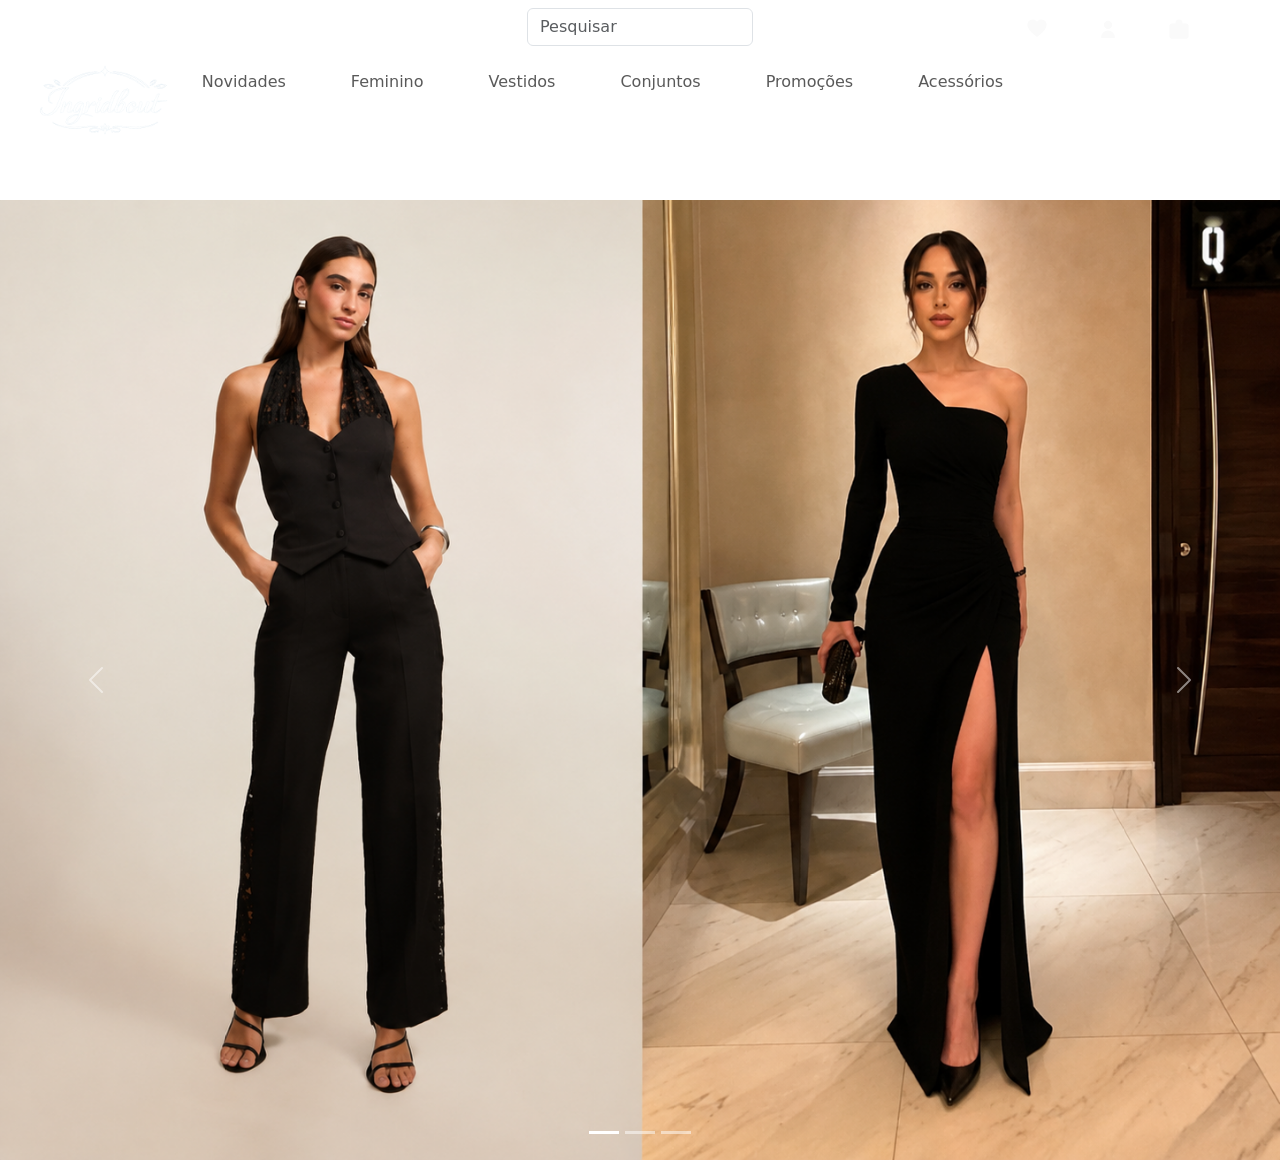
==== index.html @ 8fade61d "nova att" ====
<!doctype html>
<html lang="pt-br">

<head>
    <meta charset="utf-8">
    <meta name="viewport" content="width=device-width, initial-scale=1">
    <title>Bootstrap demo</title>
    <link href="https://cdn.jsdelivr.net/npm/bootstrap@5.3.8/dist/css/bootstrap.min.css" rel="stylesheet"
        integrity="sha384-sRIl4kxILFvY47J16cr9ZwB07vP4J8+LH7qKQnuqkuIAvNWLzeN8tE5YBujZqJLB" crossorigin="anonymous">
    <link rel="stylesheet" href="css/style.css">
</head>

<body>

    <!-- ================= HEADER / CABEÇALHO ================= -->
    <header>

        <!-- Logo do site -->
        <img src="./img/LOGO.png" alt="Logo Macarrão" class="logo">

    </header>

    <!-- ================= NAVBAR / NAVEGAÇÃO ================= -->
    <nav class="navbar navbar-expand-lg navbar-custom fixed-top">

        <div class="container-fluid px-4">

            <!-- BOTÃO MOBILE -->
            <button class="navbar-toggler" type="button" data-bs-toggle="collapse" data-bs-target="#menu">

                <span class="navbar-toggler-icon"></span>

            </button>

            <!-- MENU -->
            <div class="collapse navbar-collapse flex-column" id="menu">

                <!-- TOPO -->
                <div class="topo-navbar d-flex justify-content-center align-items-center w-100 mb-3 position-relative">

                    <!-- PESQUISA -->
                    <form class="d-flex pesquisa-box" style="max-width: 400px;">

                        <input class="form-control pesquisa-input" type="search" placeholder="Pesquisar">

                    </form>

                    <!-- ÍCONES -->
                    <div class="d-flex align-items-center gap-4 position-absolute end-0 me-3">

                        <!-- FAVORITOS -->
                        <a href="#" class="icone-topo">

                            <svg xmlns="http://www.w3.org/2000/svg" width="22" height="22" fill="currentColor"
                                class="bi bi-heart" viewBox="0 0 16 16">

                                <path
                                    d="m8 2.748-.717-.737C5.6.281 2.514.878 1.4 3.053c-.523 1.023-.641 2.5.314 4.385.92 1.815 2.834 3.989 6.286 6.357 3.452-2.368 5.365-4.542 6.286-6.357.955-1.886.838-3.362.314-4.385C13.486.878 10.4.28 8.717 2.01z" />

                            </svg>

                        </a>

                        <!-- PERFIL -->
                        <a href="#" class="icone-topo">

                            <svg xmlns="http://www.w3.org/2000/svg" width="22" height="22" fill="currentColor"
                                class="bi bi-person" viewBox="0 0 16 16">

                                <path d="M8 8a3 3 0 1 0 0-6 3 3 0 0 0 0 6" />

                                <path fill-rule="evenodd"
                                    d="M8 9a5 5 0 0 0-5 5 .5.5 0 0 0 .5.5h9a.5.5 0 0 0 .5-.5A5 5 0 0 0 8 9" />

                            </svg>

                        </a>

                        <!-- CARRINHO -->
                        <a href="#" class="icone-topo">

                            <svg xmlns="http://www.w3.org/2000/svg" width="22" height="22" fill="currentColor"
                                class="bi bi-bag" viewBox="0 0 16 16">

                                <path d="M8 1a2.5 2.5 0 0 0-2.5 2.5V4h5v-.5A2.5 2.5 0 0 0 8 1" />

                                <path
                                    d="M3 4a2 2 0 0 0-2 2v7.5A1.5 1.5 0 0 0 2.5 15h11a1.5 1.5 0 0 0 1.5-1.5V6a2 2 0 0 0-2-2zm3.5-.5a1.5 1.5 0 0 1 3 0V4h-3z" />

                            </svg>

                        </a>

                    </div>

                </div>

                <!-- LINKS -->
                <ul class="navbar-nav menu-links gap-4">

                    <li class="nav-item">
                        <a class="nav-link" href="#">Novidades</a>
                    </li>

                    <li class="nav-item">
                        <a class="nav-link" href="#">Feminino</a>
                    </li>

                    <li class="nav-item">
                        <a class="nav-link" href="#">Vestidos</a>
                    </li>

                    <li class="nav-item">
                        <a class="nav-link" href="#">Conjuntos</a>
                    </li>

                    <li class="nav-item">
                        <a class="nav-link" href="#">Promoções</a>
                    </li>

                    <li class="nav-item">
                        <a class="nav-link" href="#">Acessórios</a>
                    </li>

                </ul>

            </div>

        </div>

    </nav>

    <!-- ================= CARROSSEL / CAROUSEL ================= -->
    <div id="carouselExampleIndicators" class="carousel slide">
        <div class="carousel-indicators">
            <button type="button" data-bs-target="#carouselExampleIndicators" data-bs-slide-to="0"
                class="active" aria-current="true" aria-label="Slide 1"></button>
            <button type="button" data-bs-target="#carouselExampleIndicators" data-bs-slide-to="1"
                aria-label="Slide 2"></button>
            <button type="button" data-bs-target="#carouselExampleIndicators" data-bs-slide-to="2"
                aria-label="Slide 3"></button>
        </div>
        <div class="carousel-inner">
            <div class="carousel-item active">
                <img src="./img/duopreto.png" class="d-block w-100" alt="...">
            </div>
            <div class="carousel-item">
                <img src="./img/triobranco.png" class="d-block w-100" alt="...">
            </div>
            <div class="carousel-item">
                <img src="./img/triovermelho.png" class="d-block w-100" alt="...">
            </div>
        </div>
        <button class="carousel-control-prev" type="button" data-bs-target="#carouselExampleIndicators"
            data-bs-slide="prev">
            <span class="carousel-control-prev-icon" aria-hidden="true"></span>
            <span class="visually-hidden">Previous</span>
        </button>
        <button class="carousel-control-next" type="button" data-bs-target="#carouselExampleIndicators"
            data-bs-slide="next">
            <span class="carousel-control-next-icon" aria-hidden="true"></span>
            <span class="visually-hidden">Next</span>
        </button>
    </div>

    <script src="https://cdn.jsdelivr.net/npm/bootstrap@5.3.8/dist/js/bootstrap.bundle.min.js"
        integrity="sha384-FKyoEForCGlyvwx9Hj09JcYn3nv7wiPVlz7YYwJrWVcXK/BmnVDxM+D2scQbITxI"
        crossorigin="anonymous"></script>

</body>

</html>
---- css/style.css ----
/* ================= CABEÇALHO ================= */
 
header {
 
    /* Gradiente de cores */
    background: linear-gradient(
        to right,
        #5db4ca
    );
 
    /* Espaçamento interno */
    padding: 0px 5px;
 
    /* Deixa elementos lado a lado */
    display: flex;
 
    /* Centraliza verticalmente */
    align-items: center;
 
    /* Espaço entre logo e menu */
    justify-content: space-between;
 
    /* Sombra embaixo */
    box-shadow: 0 2px 8px rgba(0, 0, 0, 0.2);
}
 
/* ================= LOGO ================= */
 
.logo {
 
    /* Tamanho da logo */
    width: 200px;
 
    position: relative;
 
    /* Move visualmente a imagem. */
    top: 10px;
 
    /* Empurra usando espaçamento. */
    /* margin-top */
}
 
.logo:hover{
 
    transform: scale(1.2);
 
}
/* ================= MENU ================= */
 
nav a {
 
    /* Cor do texto */
    color: #fafafa;
 
    /* Remove sublinhado */
    text-decoration: none;
 
    /* Espaço entre links */
    margin-left: 25px;
 
    /* Tamanho da fonte */
    font-size: 18px;
 
    /* Deixa em negrito */
    font-weight: bold;
 
    /* Animação suave */
    transition: 0.3s;
 
    /* Permite mover os elementos na pagina como top,left,right e bottom */
    position: relative;
 
    left: -50px;
}
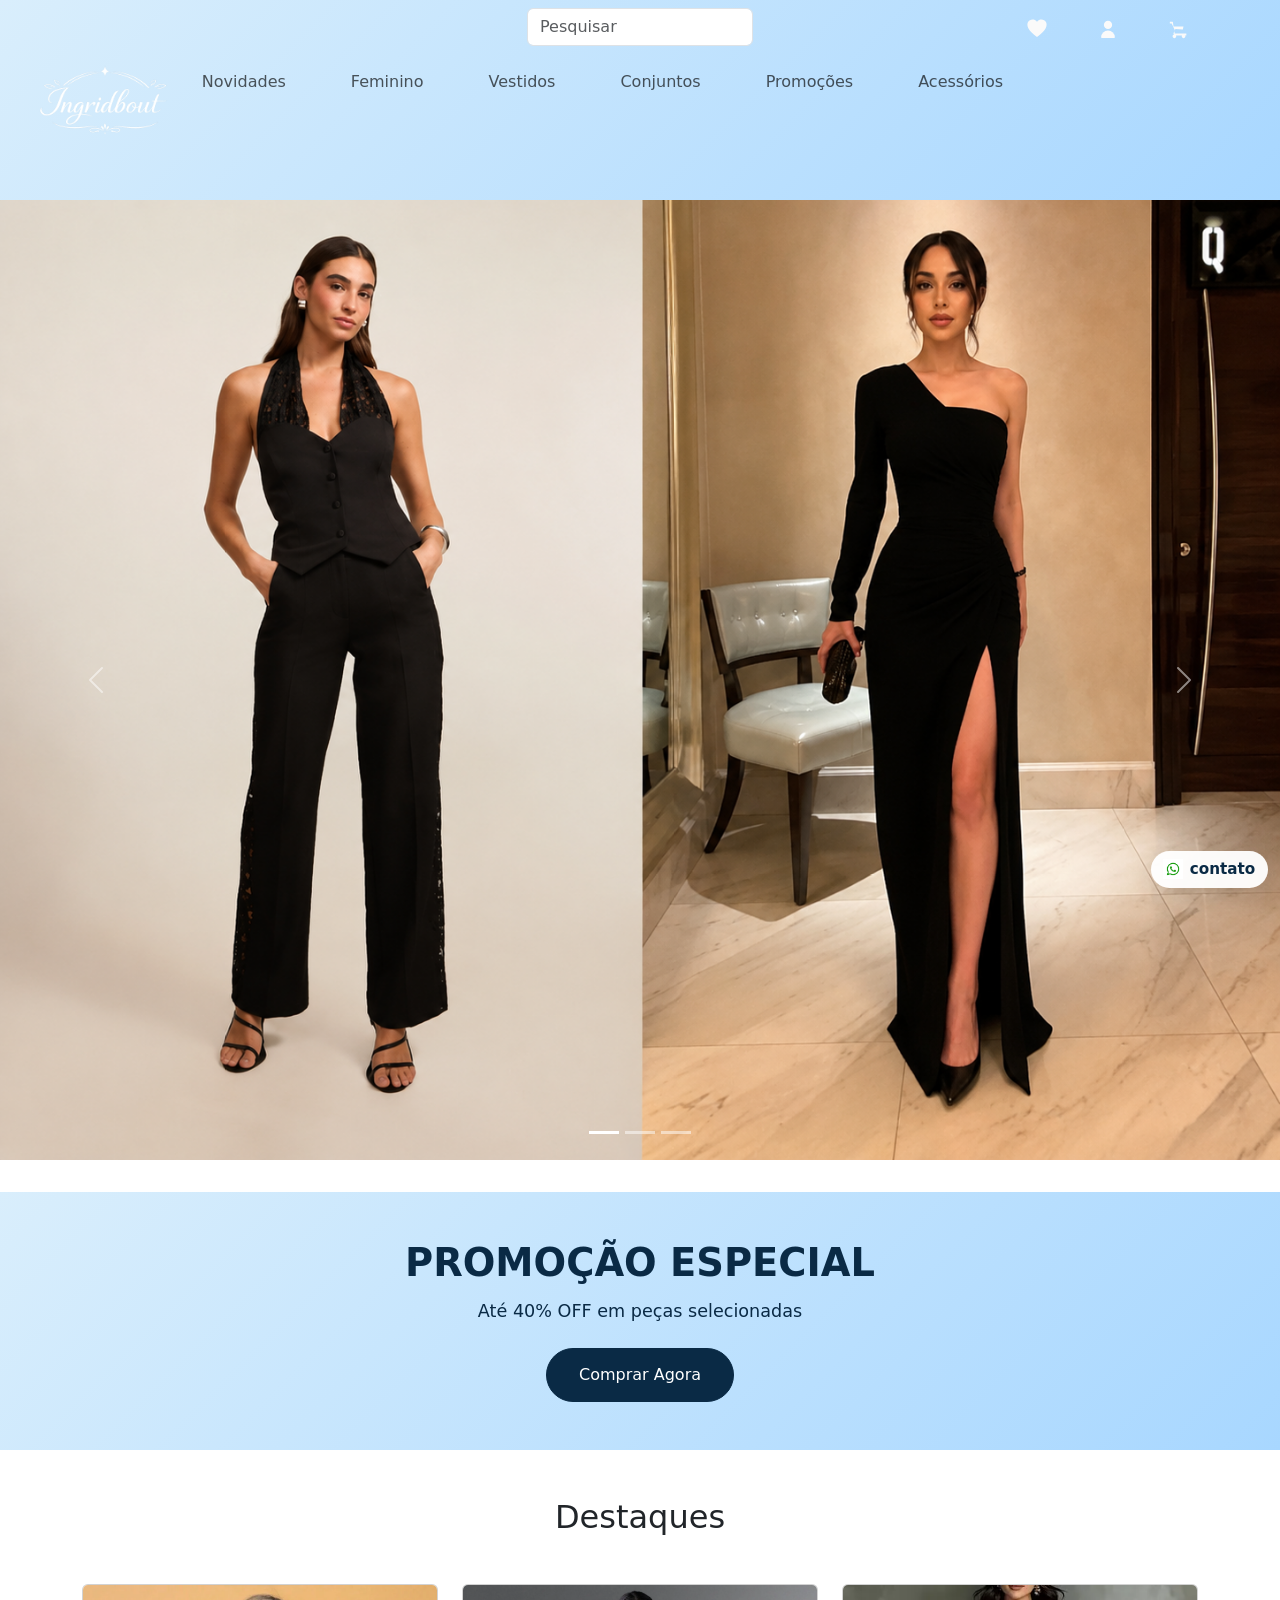
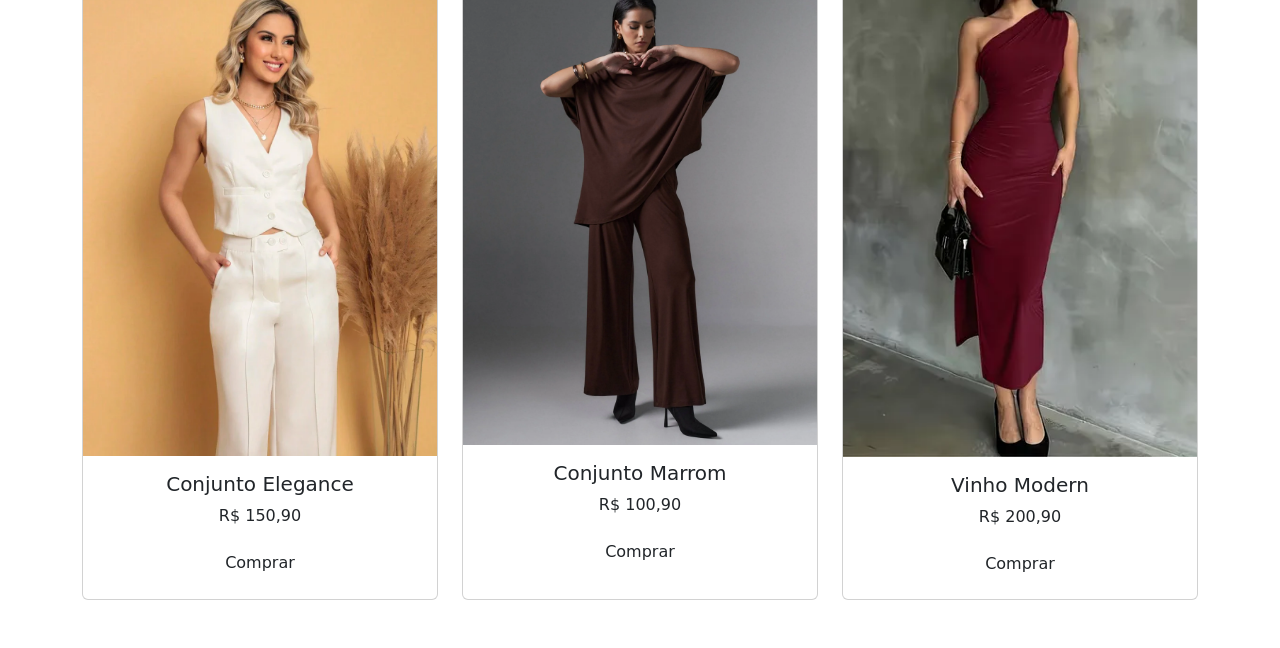
==== commit 1d062a7c: "começo do fim" ====
--- a/index.html
+++ b/index.html
@@ -62,7 +62,7 @@
                         </a>
 
                         <!-- PERFIL -->
-                        <a href="#" class="icone-topo">
+                        <a href="Cadastro.html" class="icone-topo">
 
                             <svg xmlns="http://www.w3.org/2000/svg" width="22" height="22" fill="currentColor"
                                 class="bi bi-person" viewBox="0 0 16 16">
@@ -77,15 +77,13 @@
                         </a>
 
                         <!-- CARRINHO -->
-                        <a href="#" class="icone-topo">
+                        <a href="#" class="icone-topo" aria-label="Carrinho de compras">
 
                             <svg xmlns="http://www.w3.org/2000/svg" width="22" height="22" fill="currentColor"
-                                class="bi bi-bag" viewBox="0 0 16 16">
-
-                                <path d="M8 1a2.5 2.5 0 0 0-2.5 2.5V4h5v-.5A2.5 2.5 0 0 0 8 1" />
-
-                                <path
-                                    d="M3 4a2 2 0 0 0-2 2v7.5A1.5 1.5 0 0 0 2.5 15h11a1.5 1.5 0 0 0 1.5-1.5V6a2 2 0 0 0-2-2zm3.5-.5a1.5 1.5 0 0 1 3 0V4h-3z" />
+                                viewBox="0 0 24 24">
+
+                                <path d="M7 18c-1.1 0-2 .9-2 2s.9 2 2 2 2-.9 2-2-.9-2-2-2zm10 0c-1.1 0-2 .9-2 2s.9 2 2 2 2-.9 2-2-.9-2-2-2z" />
+                                <path d="M7.16 14.26l.94-2.34 8.07.67.7-3.32H6.01L5.27 4H2v2h2l3.6 7.59-1.35 2.44c-.16.28-.25.61-.25.97 0 1.1.9 2 2 2h12v-2H7.42c-.14 0-.25-.11-.25-.25l.03-.12z" />
 
                             </svg>
 
@@ -163,10 +161,81 @@
         </button>
     </div>
 
+    <!-- =======================================================
+         BANNER PROMOCIONAL
+    ======================================================= -->
+    <section class="banner-promocional">
+
+        <div class="container text-center">
+
+            <h2 >PROMOÇÃO ESPECIAL</h2>
+
+            <p>Até 40% OFF em peças selecionadas</p>
+
+            <a href="promo.html" class="btn botao-promocao">
+
+                Comprar Agora
+
+            </a>
+
+        </div>
+
+    </section>
+
+    <!-- PRODUTOS -->
+    <section class="container py-5">
+        <h2 class="text-center titulo mb-5">Destaques</h2>
+        <div class="row g-4 justify-content-center">
+            <!-- CARD 1 -->
+            <div class="col-lg-4 col-md-6">
+                <div class="card produto-card h-100">
+                    <img src="./img/Conjunto Alfaiataria-Branco.webp" class="card-img-top" alt="Conjunto Branco">
+                    <div class="card-body text-center">
+                        <h5 class="card-title">Conjunto Elegance</h5>
+                        <p class="card-text">R$ 150,90</p>
+                        <button class="btn botao-principal">Comprar</button>
+                    </div>
+                </div>
+            </div>
+            <!-- CARD 2 -->
+            <div class="col-lg-4 col-md-6">
+                <div class="card produto-card h-100">
+                    <img src="./img/conjunto-feminino-marrom.webp" class="card-img-top" alt="Conjunto Marrom">
+                    <div class="card-body text-center">
+                        <h5 class="card-title">Conjunto Marrom</h5>
+                        <p class="card-text">R$ 100,90</p>
+                        <button class="btn botao-principal">Comprar</button>
+                    </div>
+                </div>
+            </div>
+            <!-- CARD 3 -->
+            <div class="col-lg-4 col-md-6">
+                <div class="card produto-card h-100">
+                    <img src="./img/O-vestido vinho.webp" class="card-img-top" alt="Conjunto Vinho">
+                    <div class="card-body text-center">
+                        <h5 class="card-title">Vinho Modern</h5>
+                        <p class="card-text">R$ 200,90</p>
+                        <button class="btn botao-principal">Comprar</button>
+                    </div>
+                </div>
+            </div>
+        </div>
+    </section>
+
+    <a href="Contato.html" class="whatsapp-contato">
+        <img src="./img/what.png" alt="WhatsApp" />
+        <span>contato</span>
+    </a>
+
     <script src="https://cdn.jsdelivr.net/npm/bootstrap@5.3.8/dist/js/bootstrap.bundle.min.js"
         integrity="sha384-FKyoEForCGlyvwx9Hj09JcYn3nv7wiPVlz7YYwJrWVcXK/BmnVDxM+D2scQbITxI"
         crossorigin="anonymous"></script>
 
+
+
+
+        
+
 </body>
 
 </html>
--- a/css/style.css
+++ b/css/style.css
@@ -1,28 +1,191 @@
 /* ================= CABEÇALHO ================= */
- 
+
 header {
- 
     /* Gradiente de cores */
-    background: linear-gradient(
-        to right,
-        #5db4ca
-    );
- 
+    background: linear-gradient(135deg, #d9eefc 0%, #a8d7ff 100%);
     /* Espaçamento interno */
     padding: 0px 5px;
- 
     /* Deixa elementos lado a lado */
     display: flex;
- 
     /* Centraliza verticalmente */
     align-items: center;
- 
     /* Espaço entre logo e menu */
     justify-content: space-between;
- 
     /* Sombra embaixo */
     box-shadow: 0 2px 8px rgba(0, 0, 0, 0.2);
 }
+
+/* ================= BANNER PROMOCIONAL ================= */
+
+.banner-promocional {
+    background: linear-gradient(135deg, #d9eefc 0%, #a8d7ff 100%);
+    color: #0a2a45;
+    padding: 3rem 0;
+    margin-top: 2rem;
+}
+
+/* ================= PÁGINA DE PROMOÇÕES (tons azul bebê) ================= */
+
+.promocoes {
+    background: linear-gradient(135deg, #d9eefc 0%, #a8d7ff 100%);
+    color: #0a2a45;
+    padding: 4rem 0;
+}
+
+.titulo-promocao {
+    font-size: 2.4rem;
+    font-weight: 700;
+    text-align: center;
+    margin-bottom: 0.5rem;
+    color: #0a2a45;
+}
+
+.subtitulo-promocao {
+    text-align: center;
+    color: #0a2a45;
+    margin-bottom: 2rem;
+}
+
+.promocoes-scroll {
+    display: flex;
+    gap: 1.5rem;
+    flex-wrap: wrap;
+    justify-content: center;
+    padding: 1rem 0;
+}
+
+.card-promocao {
+    flex: 0 0 calc(25% - 1.125rem);
+    max-width: calc(25% - 1.125rem);
+    background: #ffffff;
+    border-radius: 12px;
+    box-shadow: 0 6px 18px rgba(10, 42, 69, 0.08);
+    overflow: hidden;
+    position: relative;
+    margin-bottom: 1.5rem;
+}
+
+.card-promocao img {
+    width: 100%;
+    height: 220px;
+    object-fit: cover;
+    display: block;
+}
+
+.desconto {
+    position: absolute;
+    top: 12px;
+    left: 12px;
+    background: #0a2a45;
+    color: #ffffff;
+    padding: 0.35rem 0.6rem;
+    border-radius: 6px;
+    font-weight: 700;
+    font-size: 0.9rem;
+}
+
+.info-promocao {
+    padding: 1rem;
+    text-align: center;
+    color: #0a2a45;
+}
+
+.preco-antigo {
+    text-decoration: line-through;
+    color: #8c97a3;
+    margin-bottom: 0.25rem;
+}
+
+.preco-novo {
+    color: #0a2a45;
+    font-weight: 700;
+    font-size: 1.1rem;
+    margin-bottom: 0.75rem;
+}
+
+.btn-promocao {
+    background: #0a2a45;
+    color: #ffffff;
+    border: none;
+    padding: 0.6rem 1rem;
+    border-radius: 8px;
+    transition: transform 0.15s ease, background-color 0.15s ease;
+}
+
+.btn-promocao:hover {
+    background: #ffffff;
+    color: #0a2a45;
+    transform: translateY(-3px);
+    border: 1px solid #0a2a45;
+}
+
+@media (max-width: 992px) {
+    .card-promocao { flex: 0 0 calc(50% - 0.75rem); max-width: calc(50% - 0.75rem); }
+}
+
+@media (max-width: 768px) {
+    .card-promocao { flex: 0 0 calc(50% - 0.75rem); max-width: calc(50% - 0.75rem); }
+    .promocoes { padding: 2rem 0; }
+}
+
+@media (max-width: 576px) {
+    .card-promocao { flex: 0 0 100%; max-width: 100%; }
+}
+
+.fixed-icons {
+    position: fixed;
+    top: 14px;
+    right: 14px;
+    z-index: 1000;
+    display: flex;
+    gap: 0.6rem;
+}
+
+.icon-btn {
+    width: 42px;
+    height: 42px;
+    display: inline-flex;
+    align-items: center;
+    justify-content: center;
+    border-radius: 50%;
+    background: rgba(255, 255, 255, 0.95);
+    border: 1px solid rgba(10, 42, 69, 0.16);
+    box-shadow: 0 10px 24px rgba(10, 42, 69, 0.12);
+    text-decoration: none;
+    color: #0a2a45;
+}
+
+.icon-btn:hover {
+    background: #e7f2ff;
+}
+
+.icon-btn svg {
+    width: 20px;
+    height: 20px;
+    fill: #0a2a45;
+}
+/* ================= CABEÇALHO ================= */
+ 
+header {
+ 
+    /* Gradiente de cores */
+    background: linear-gradient(135deg, #d9eefc 0%, #a8d7ff 100%);
+ 
+    /* Espaçamento interno */
+    padding: 0px 5px;
+ 
+    /* Deixa elementos lado a lado */
+    display: flex;
+ 
+    /* Centraliza verticalmente */
+    align-items: center;
+ 
+    /* Espaço entre logo e menu */
+    justify-content: space-between;
+ 
+    /* Sombra embaixo */
+    box-shadow: 0 2px 8px rgba(0, 0, 0, 0.2);
+}
  
 /* ================= LOGO ================= */
  
@@ -73,3 +236,143 @@
     left: -50px;
 }
 
+/* ================= BANNER PROMOCIONAL ================= */
+
+.banner-promocional {
+    background: linear-gradient(135deg, #d9eefc 0%, #a8d7ff 100%);
+    color: #0a2a45;
+    padding: 3rem 0;
+    margin-top: 2rem;
+}
+
+.banner-promocional h2 {
+    font-size: 2.4rem;
+    font-weight: 700;
+    margin-bottom: 0.75rem;
+}
+
+.banner-promocional p {
+    font-size: 1.1rem;
+    margin-bottom: 1.5rem;
+}
+
+.botao-promocao {
+    background-color: #0a2a45;
+    border-color: #0a2a45;
+    color: #ffffff;
+    padding: 0.85rem 2rem;
+    font-size: 1rem;
+    border-radius: 50px;
+    transition: transform 0.2s ease, background-color 0.2s ease;
+}
+
+.botao-promocao:hover,
+.botao-promocao:focus {
+    background-color: #ffffff;
+    color: #0a2a45;
+    transform: translateY(-2px);
+    border-color: #0a2a45;
+}
+
+/* ================= WHATSAPP CONTATO (restaurado) ================= */
+
+.whatsapp-contato {
+    position: fixed;
+    right: 12px;
+    bottom: 12px;
+    z-index: 999;
+    display: inline-flex;
+    align-items: center;
+    gap: 0.4rem;
+    background: rgba(255, 255, 255, 0.95);
+    padding: 0.45rem 0.8rem;
+    border-radius: 999px;
+    box-shadow: 0 8px 24px rgba(0, 0, 0, 0.12);
+    text-decoration: none;
+    color: #0a2a45;
+    font-weight: 600;
+    font-size: 0.95rem;
+}
+
+.whatsapp-contato img {
+    width: 20px;
+    height: auto;
+    display: block;
+}
+
+/* ================= CONTATO ================= */
+
+.contato {
+    background: linear-gradient(180deg, #f4fbff 0%, #d9eefc 100%);
+    color: #0a2a45;
+}
+
+.contato-box {
+    max-width: 820px;
+    margin: 0 auto;
+    background: rgba(255,255,255,0.95);
+    padding: 2rem;
+    border-radius: 12px;
+    box-shadow: 0 10px 30px rgba(10,42,69,0.06);
+}
+
+.titulo-contato {
+    font-size: 2rem;
+    font-weight: 700;
+    color: #0a2a45;
+}
+
+.subtitulo-contato {
+    color: #0a2a45;
+}
+
+.input-contato, .textarea-contato {
+    border-radius: 8px;
+}
+
+.input-contato:focus, .textarea-contato:focus {
+    box-shadow: 0 0 0 0.2rem rgba(168,215,255,0.4);
+    border-color: #a8d7ff;
+}
+
+.botao-contato {
+    background: #0a2a45;
+    color: #fff;
+    border: none;
+    padding: 0.6rem 1.25rem;
+    border-radius: 8px;
+}
+
+.botao-contato:hover { background: #ffffff; color: #0a2a45; border: 1px solid #0a2a45; }
+
+@media (max-width: 576px) {
+    .contato-box { padding: 1rem; }
+}
+
+/* ================= ESTILOS CADASTRO ================= */
+
+.cadastro .card {
+    border: none;
+    border-radius: 12px;
+}
+
+.cadastro .card-body {
+    background: linear-gradient(180deg, rgba(217,238,252,0.6) 0%, rgba(168,215,255,0.6) 100%);
+    padding: 2rem;
+    border-radius: 12px;
+}
+
+.cadastro .form-control:focus {
+    box-shadow: 0 0 0 0.2rem rgba(168,215,255,0.35);
+    border-color: #a8d7ff;
+}
+
+.cadastro a {
+    color: #0a2a45;
+}
+
+.cadastro .card { background: transparent; }
+
+
+
+
